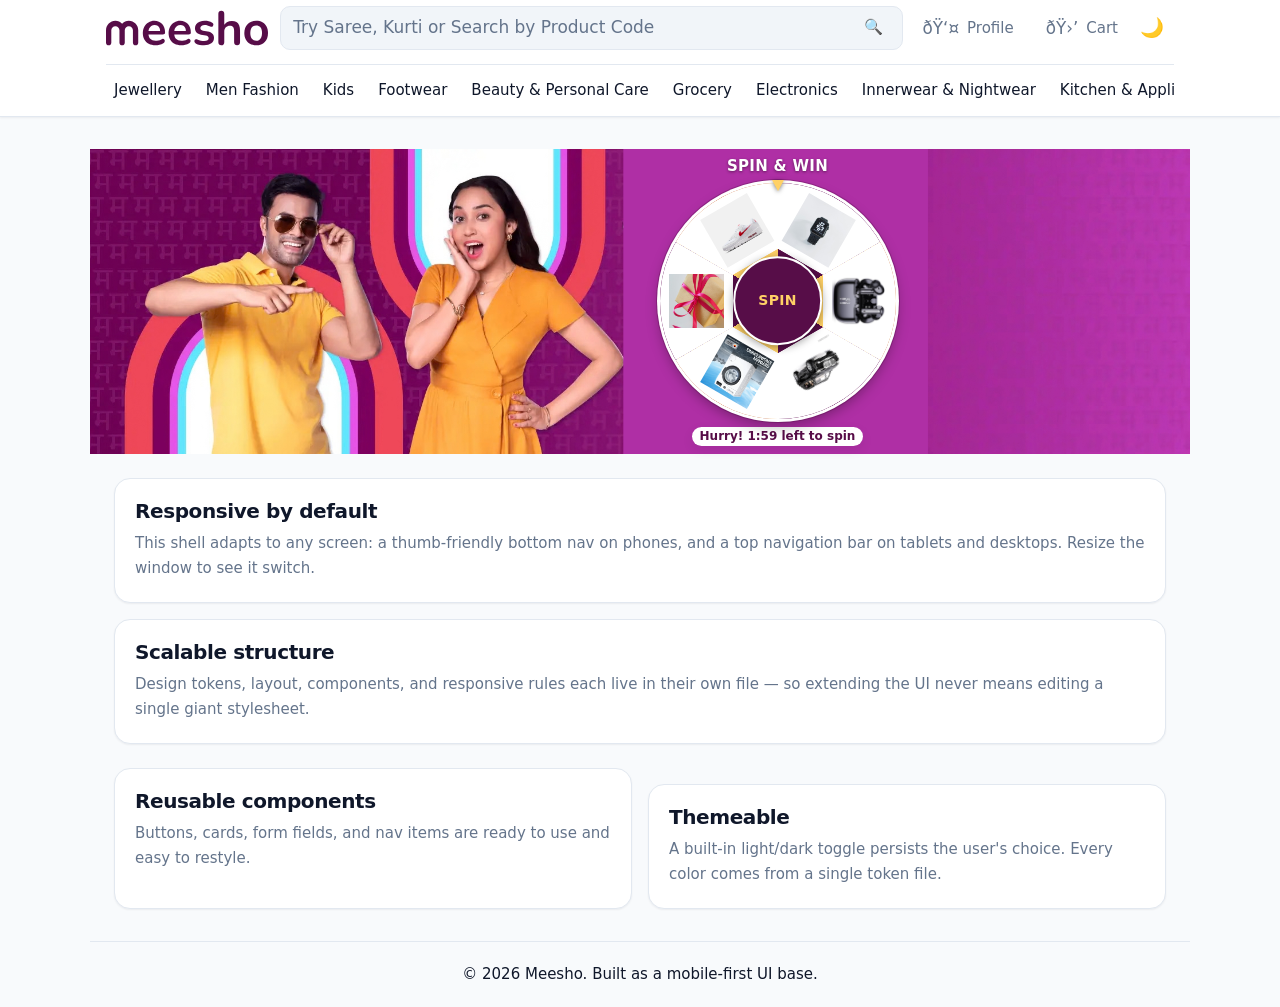
==== index.html @ fcc7c121 "Initial commit: mobile-first Meesho UI base" ====
<!DOCTYPE html>
<html lang="en">
  <head>
    <meta charset="UTF-8" />
    <meta
      name="viewport"
      content="width=device-width, initial-scale=1, viewport-fit=cover"
    />
    <title>Meesho</title>
    <meta name="description" content="A mobile-first UI base architecture." />

    <!-- Makes the app feel native + installable on phones -->
    <!-- Browser chrome color: the light default, plus a dark-scheme override
         so an OS-level dark theme is respected. An explicit in-app dark
         choice on a light device keeps the default (this meta cannot react
         to that; see js/theme-init.js). -->
    <meta name="theme-color" content="#570d48" />
    <meta name="theme-color" content="#0b1120" media="(prefers-color-scheme: dark)" />
    <meta name="mobile-web-app-capable" content="yes" />
    <meta name="apple-mobile-web-app-capable" content="yes" />
    <meta name="apple-mobile-web-app-status-bar-style" content="default" />
    <meta name="apple-mobile-web-app-title" content="Meesho" />
    <link rel="manifest" href="./manifest.webmanifest" />
    <link rel="icon" href="./assets/icons/favicon.svg" type="image/svg+xml" />

    <!-- Ordered cascade: reset → tokens → base → layout → components → responsive -->
    <link rel="stylesheet" href="./css/reset.css" />
    <link rel="stylesheet" href="./css/variables.css" />
    <link rel="stylesheet" href="./css/base.css" />
    <link rel="stylesheet" href="./css/layout.css" />
    <link rel="stylesheet" href="./css/components.css" />
    <link rel="stylesheet" href="./css/responsive.css" />

    <!-- Apply the stored/preferred theme before the first paint to avoid a
         flash of the wrong theme. This must stay a classic script:
         type="module" scripts are deferred and would run after the paint. -->
    <script src="./js/theme-init.js"></script>
  </head>
  <body>
    <div class="app">
      <!-- Header is injected by js/components/header.js -->
      <div id="app-header"></div>

      <main class="app-main" id="app-main">
        <!-- Full-bleed hero banner. The banner image carries the promo
             message, so the page keeps a real <h1> for assistive tech only
             and the image itself is marked decorative (alt="") to avoid
             announcing the same text twice.

             #hero-spin is the slot for the "Spin & Win" wheel: js/pages/
             home.js mounts the wheel and its result line into it, and they take
             the third and the fourth of the banner's four parts (part 3 is
             where the artwork turns into a flat plate), so nothing is cropped. -->
        <h1 class="sr-only">Meesho Gold — Products you Love. Quality we Trust.</h1>

        <section class="page-section hero">
          <img
            class="hero__img"
            src="./assets/main.png"
            alt=""
            width="1920"
            height="532"
            fetchpriority="high"
          />
          <div id="hero-spin"></div>
        </section>

        <section class="page-section">
          <div class="card">
            <h3 class="card__title">Responsive by default</h3>
            <p class="card__text">
              This shell adapts to any screen: a thumb-friendly bottom nav on
              phones, and a top navigation bar on tablets and desktops. Resize
              the window to see it switch.
            </p>
          </div>

          <div class="card">
            <h3 class="card__title">Scalable structure</h3>
            <p class="card__text">
              Design tokens, layout, components, and responsive rules each live
              in their own file — so extending the UI never means editing a
              single giant stylesheet.
            </p>
          </div>
        </section>

        <section class="page-section">
          <div class="grid grid--2">
            <div class="card">
              <h3 class="card__title">Reusable components</h3>
              <p class="card__text">
                Buttons, cards, form fields, and nav items are ready to use and
                easy to restyle.
              </p>
            </div>
            <div class="card">
              <h3 class="card__title">Themeable</h3>
              <p class="card__text">
                A built-in light/dark toggle persists the user's choice. Every
                color comes from a single token file.
              </p>
            </div>
          </div>
        </section>
      </main>

      <!-- Footer is injected by js/components/footer.js -->
      <div id="app-footer"></div>
    </div>

    <!-- Bottom navigation is injected by js/components/bottomNav.js -->
    <div id="app-bottom-nav"></div>

    <script type="module" src="./js/main.js"></script>
    <script type="module" src="./js/pages/home.js"></script>
  </body>
</html>
---- css/variables.css ----
/* variables.css — design tokens (single source of truth)
   Change these to retheme the entire app. */

:root {
  /* ---- Color palette (light theme) ---- */
  --color-primary: #570d48; /* Meesho brand purple (matches the logo) */
  --color-primary-hover: #3d0933;
  --color-primary-soft: #fbe7f5;

  --color-bg: #f8fafc;
  --color-surface: #ffffff;
  --color-surface-alt: #f1f5f9;

  --color-text: #0f172a;
  --color-text-muted: #64748b;
  --color-text-inverse: #ffffff;

  --color-border: #e2e8f0;
  --color-danger: #dc2626;
  --color-success: #16a34a;

  /* ---- Typography ---- */
  --font-sans: system-ui, -apple-system, "Segoe UI", Roboto, Helvetica, Arial,
    sans-serif;
  --font-mono: ui-monospace, SFMono-Regular, Menlo, Consolas, monospace;

  /* Fluid type: scales smoothly between small phones and tablets */
  --fs-xs: clamp(0.75rem, 0.72rem + 0.15vw, 0.8125rem);
  --fs-sm: clamp(0.875rem, 0.84rem + 0.2vw, 0.9375rem);
  --fs-base: clamp(1rem, 0.96rem + 0.2vw, 1.0625rem);
  --fs-lg: clamp(1.125rem, 1.05rem + 0.4vw, 1.25rem);
  --fs-xl: clamp(1.375rem, 1.2rem + 0.9vw, 1.75rem);
  --fs-2xl: clamp(1.75rem, 1.4rem + 1.6vw, 2.5rem);

  --lh-tight: 1.2;
  --lh-normal: 1.5;
  --lh-relaxed: 1.7;

  /* ---- Spacing scale (4px base) ---- */
  --space-1: 0.25rem;
  --space-2: 0.5rem;
  --space-3: 0.75rem;
  --space-4: 1rem;
  --space-5: 1.25rem;
  --space-6: 1.5rem;
  --space-8: 2rem;
  --space-10: 2.5rem;
  --space-12: 3rem;

  /* ---- Radii ---- */
  --radius-sm: 6px;
  --radius-md: 10px;
  --radius-lg: 16px;
  --radius-pill: 999px;

  /* ---- Shadows ---- */
  --shadow-sm: 0 1px 2px rgba(15, 23, 42, 0.06);
  --shadow-md: 0 4px 12px rgba(15, 23, 42, 0.08);
  --shadow-lg: 0 10px 30px rgba(15, 23, 42, 0.12);

  /* ---- Layout ---- */
  --bar-height: 56px;        /* top app bar (header row 1) */
  --subbar-height: 52px;     /* header category row (44px chip + 8px) */
  --bottom-nav-height: 60px; /* bottom navigation */
  --container-max: 1100px;
  --content-max: 640px;      /* reading column width */

  /* ---- Safe areas (notch / home indicator) ---- */
  --safe-top: env(safe-area-inset-top, 0px);
  --safe-bottom: env(safe-area-inset-bottom, 0px);
  --safe-left: env(safe-area-inset-left, 0px);
  --safe-right: env(safe-area-inset-right, 0px);

  /* ---- Motion ---- */
  --transition-fast: 150ms ease;
  --transition-base: 250ms ease;

  /* ---- Breakpoints (reference only; used in responsive.css) ----
     sm: 480px  |  md: 768px  |  lg: 1024px  */

  --z-header: 100;
  --z-nav: 100;
  --z-overlay: 200;
}

/* ---- Dark theme (opt-in via <html data-theme="dark">) ---- */
[data-theme="dark"] {
  --color-primary: #ff7bc3; /* Meesho pink - readable on the dark surface */
  --color-primary-hover: #ffa8d6;
  --color-primary-soft: #3f1030;

  --color-bg: #0b1120;
  --color-surface: #111827;
  --color-surface-alt: #1f2937;

  --color-text: #f8fafc;
  --color-text-muted: #94a3b8;
  --color-text-inverse: #0f172a;

  --color-border: #1f2937;

  --shadow-sm: 0 1px 2px rgba(0, 0, 0, 0.4);
  --shadow-md: 0 4px 12px rgba(0, 0, 0, 0.45);
  --shadow-lg: 0 10px 30px rgba(0, 0, 0, 0.55);
}
---- css/base.css ----
/* base.css — global element styles & typography
   Applies the design tokens from variables.css to raw HTML elements. */

html {
  scroll-behavior: smooth;
}

body {
  font-family: var(--font-sans);
  font-size: var(--fs-base);
  line-height: var(--lh-normal);
  color: var(--color-text);
  background-color: var(--color-bg);
  -webkit-font-smoothing: antialiased;
  -moz-osx-font-smoothing: grayscale;
  overflow-x: hidden;
}

/* ---- Headings ---- */
h1,
h2,
h3,
h4 {
  line-height: var(--lh-tight);
  font-weight: 700;
  letter-spacing: -0.02em;
  color: var(--color-text);
}

h1 {
  font-size: var(--fs-2xl);
}
h2 {
  font-size: var(--fs-xl);
}
h3 {
  font-size: var(--fs-lg);
}
h4 {
  font-size: var(--fs-base);
}

/* ---- Text ---- */
p {
  color: var(--color-text);
  line-height: var(--lh-relaxed);
}

small,
.text-muted {
  font-size: var(--fs-sm);
  color: var(--color-text-muted);
}

/* ---- Visually hidden (screen-reader only) ----
   For content that must exist for assistive tech but not be seen, e.g. the
   page's <h1> when its visible equivalent is baked into a banner image. */
.sr-only {
  position: absolute;
  width: 1px;
  height: 1px;
  margin: -1px;
  padding: 0;
  overflow: hidden;
  clip-path: inset(50%);
  white-space: nowrap;
  border: 0;
}

code,
pre {
  font-family: var(--font-mono);
  font-size: var(--fs-sm);
}

code {
  background: var(--color-surface-alt);
  padding: 0.15em 0.4em;
  border-radius: var(--radius-sm);
}

/* ---- Links ---- */
a.text-link {
  color: var(--color-primary);
  font-weight: 500;
  text-underline-offset: 3px;
}

a.text-link:hover {
  text-decoration: underline;
}

/* ---- Selection ---- */
::selection {
  background: var(--color-primary-soft);
  color: var(--color-text);
}

/* ---- Scrollbar (desktop only, subtle) ---- */
@media (pointer: fine) {
  * {
    scrollbar-width: thin;
    scrollbar-color: var(--color-border) transparent;
  }
}
---- css/layout.css ----
/* layout.css — app shell structure
   Mobile: fixed top bar + scrollable main + fixed bottom nav.
   Desktop (md+): top bar + side nav, no bottom nav. */

/* ---- App shell (fills the viewport, respects safe areas) ---- */
.app {
  min-height: 100vh;
  min-height: 100dvh; /* avoids mobile URL-bar jump */
  display: flex;
  flex-direction: column;
  background-color: var(--color-bg);
  /* Bottom-nav clearance lives on the shell rather than on .app-main: the
     footer is the last element inside .app, so clearance on .app-main left
     the footer sitting underneath the fixed bottom nav. border-box sizing
     keeps this inside min-height, so it adds no phantom scroll. */
  padding-bottom: calc(
    var(--bottom-nav-height) + var(--safe-bottom) + var(--space-4)
  );
}

/* =========================================================
   TOP APP BAR
   ========================================================= */
/* The sticky positioning lives on the #app-header slot (a direct
   child of .app) so its containing block spans the full page
   height. Sticking the inner .app-header would fail, because its
   parent is only as tall as the header itself. */
#app-header {
  position: sticky;
  top: 0;
  z-index: var(--z-header);
}

.app-header {
  /* min-height, not height: from md+ the header stacks a second row
     (see .app-header__row--sub) and has to grow to fit it. */
  min-height: calc(var(--bar-height) + var(--safe-top));
  padding-top: var(--safe-top);
  padding-left: var(--safe-left);
  padding-right: var(--safe-right);
  background-color: var(--color-surface);
  border-bottom: 1px solid var(--color-border);
  display: flex;
  align-items: center;
  box-shadow: var(--shadow-sm);
}

.app-header__inner {
  width: 100%;
  max-width: var(--container-max);
  margin-inline: auto;
  padding-inline: var(--space-4);
  display: flex;
  flex-direction: column;
  gap: var(--space-2); /* breathing room between row 1 and the category row */
}

/* One horizontal band of the header. Row 1 (brand + search + account
   links) is always visible; row 2 is the category strip and also shows at
   every size. */
.app-header__row {
  display: flex;
  align-items: center;
  width: 100%;
  gap: var(--space-3);
}

.app-header__row--main {
  min-height: var(--bar-height);
}

/* Row 2: the scrollable category strip. Unlike row 1 it is visible at
   every screen size, so it never needs revealing by responsive.css. */
.app-header__row--sub {
  display: flex;
  min-height: var(--subbar-height);
  gap: var(--space-4);
  border-top: 1px solid var(--color-border);
}

/* Wrapper that hands the row's full width to the category scroller.
   min-width: 0 is essential: a flex child refuses to shrink below its
   content, so without it the chips would widen the header instead of
   scrolling inside it. */
.app-header__cats {
  flex: 1 1 auto;
  min-width: 0;
}

.app-header__brand {
  display: flex;
  align-items: center;
  gap: var(--space-2);
  font-weight: 700;
  font-size: var(--fs-lg);
  color: var(--color-text);
}

/* Brand wordmark (assets/icons/meeshoLogo.svg). Height is the only knob:
   width stays auto, so the 156:36 artwork can never be stretched. */
.app-header__brand-logo {
  height: 31.68px;
  width: auto;
  display: block;
  flex-shrink: 0;
}

/* The artwork's brand purple (#570D48) has almost no contrast against the
   dark surface, so render the wordmark as solid white in the dark theme. */
[data-theme="dark"] .app-header__brand-logo {
  filter: brightness(0) invert(1);
}

/* Right-aligned group holding the account links + theme toggle.
   Pushes itself (and everything in it) to the far right on every
   screen size, which keeps the toggle right-aligned on mobile too. */
.app-header__actions {
  margin-left: auto;
  display: flex;
  align-items: center;
  gap: var(--space-1);
}

/* Header search field and utility-link groups. Both are md+ only, so they
   start hidden here and responsive.css reveals them. The hiding lives on
   these header-scoped classes rather than on .search itself, which keeps
   the .search component reusable on a page. */
.app-header__search {
  display: none;
  flex: 1 1 auto;
  max-width: 40rem;
}

.app-header__menu {
  display: none;
  align-items: center;
  gap: var(--space-4);
  margin-left: auto;
}

.app-header__spacer {
  margin-left: auto;
}

/* =========================================================
   MAIN CONTENT
   ========================================================= */
.app-main {
  flex: 1;
  width: 100%;
  max-width: var(--container-max);
  margin-inline: auto;
  padding-inline: var(--space-4);
  /* Bottom breathing room only - the shell (.app) owns the clearance for
     the fixed bottom nav, so the footer is never covered by it. */
  padding-bottom: var(--space-6);
  padding-top: var(--space-5);
}

/* Reading-width column for text-heavy pages */
.content-column {
  max-width: var(--content-max);
}

/* Vertical rhythm between page sections */
.page-section + .page-section {
  margin-top: var(--space-6);
}

/* =========================================================
   PAGE HEADER (title + subtitle block)
   ========================================================= */
.page-head {
  margin-bottom: var(--space-5);
}

.page-head__title {
  font-size: var(--fs-2xl);
}

.page-head__subtitle {
  margin-top: var(--space-2);
  color: var(--color-text-muted);
  font-size: var(--fs-sm);
}

/* =========================================================
   BOTTOM NAVIGATION (mobile primary navigation)
   ========================================================= */
.bottom-nav {
  position: fixed;
  bottom: 0;
  left: 0;
  right: 0;
  z-index: var(--z-nav);
  height: calc(var(--bottom-nav-height) + var(--safe-bottom));
  padding-bottom: var(--safe-bottom);
  padding-left: var(--safe-left);
  padding-right: var(--safe-right);
  background-color: var(--color-surface);
  border-top: 1px solid var(--color-border);
  display: flex;
  align-items: stretch;
  box-shadow: 0 -2px 10px rgba(15, 23, 42, 0.05);
}

.bottom-nav__inner {
  width: 100%;
  max-width: var(--content-max);
  margin-inline: auto;
  display: flex;
  align-items: stretch;
}

/* =========================================================
   FOOTER (content footer, sits above the bottom nav)
   ========================================================= */
.app-footer {
  width: 100%;
  max-width: var(--container-max);
  margin-inline: auto;
  padding: var(--space-5) var(--space-4);
  border-top: 1px solid var(--color-border);
  color: var(--color-text-muted);
  font-size: var(--fs-sm);
  text-align: center;
}

/* =========================================================
   GRID / STACK UTILITIES
   ========================================================= */
.stack {
  display: flex;
  flex-direction: column;
  gap: var(--space-4);
}

.grid {
  display: grid;
  gap: var(--space-4);
  grid-template-columns: 1fr; /* single column on mobile */
}
---- css/components.css ----
/* components.css — reusable UI components
   Building blocks used across all pages. */

/* =========================================================
   BUTTONS  (min 44px touch target)
   ========================================================= */
.btn {
  display: inline-flex;
  align-items: center;
  justify-content: center;
  gap: var(--space-2);
  min-height: 44px;
  padding: var(--space-3) var(--space-5);
  font-size: var(--fs-sm);
  font-weight: 600;
  line-height: 1;
  border-radius: var(--radius-md);
  border: 1px solid transparent;
  cursor: pointer;
  transition: background-color var(--transition-fast),
    border-color var(--transition-fast), transform var(--transition-fast),
    opacity var(--transition-fast);
  -webkit-tap-highlight-color: transparent;
  user-select: none;
}

.btn:active {
  transform: scale(0.98);
}

.btn--primary {
  background-color: var(--color-primary);
  color: var(--color-text-inverse);
}
.btn--primary:hover {
  background-color: var(--color-primary-hover);
}

.btn--outline {
  background-color: transparent;
  border-color: var(--color-border);
  color: var(--color-text);
}
.btn--outline:hover {
  background-color: var(--color-surface-alt);
}

.btn--ghost {
  background-color: transparent;
  color: var(--color-primary);
}
.btn--ghost:hover {
  background-color: var(--color-primary-soft);
}

.btn--block {
  width: 100%;
}

.btn[disabled] {
  opacity: 0.5;
  pointer-events: none;
}

/* =========================================================
   CARDS
   ========================================================= */
.card {
  background-color: var(--color-surface);
  border: 1px solid var(--color-border);
  border-radius: var(--radius-lg);
  padding: var(--space-5);
  box-shadow: var(--shadow-sm);
}

.card__title {
  font-size: var(--fs-lg);
  margin-bottom: var(--space-2);
}

.card__text {
  color: var(--color-text-muted);
  font-size: var(--fs-sm);
}

.card + .card {
  margin-top: var(--space-4);
}

/* =========================================================
   NAV ITEMS (used in the mobile bottom nav)
   ========================================================= */
.nav-item {
  flex: 1;
  display: flex;
  flex-direction: column;
  align-items: center;
  justify-content: center;
  gap: 2px;
  padding: var(--space-2);
  color: var(--color-text-muted);
  font-size: var(--fs-xs);
  font-weight: 500;
  border-radius: var(--radius-md);
  transition: color var(--transition-fast),
    background-color var(--transition-fast);
  -webkit-tap-highlight-color: transparent;
}

.nav-item__icon {
  font-size: 1.25rem;
  line-height: 1;
}

.nav-item:hover {
  color: var(--color-text);
}

/* Active page highlighting */
.nav-item.is-active {
  color: var(--color-primary);
  font-weight: 700;
}

/* =========================================================
   FORMS
   ========================================================= */
.field {
  display: flex;
  flex-direction: column;
  gap: var(--space-2);
}

.field__label {
  font-size: var(--fs-sm);
  font-weight: 600;
  color: var(--color-text);
}

.field__input,
.field__textarea {
  width: 100%;
  min-height: 44px;
  padding: var(--space-3) var(--space-4);
  font-size: var(--fs-base); /* >=16px prevents iOS zoom on focus */
  background-color: var(--color-surface);
  color: var(--color-text);
  border: 1px solid var(--color-border);
  border-radius: var(--radius-md);
  transition: border-color var(--transition-fast),
    box-shadow var(--transition-fast);
}

/* Keep native select controls and their option list aligned with the active
   app theme instead of the browser/OS default palette. */
.field__input,
.field__textarea {
  color-scheme: light;
}

[data-theme="dark"] .field__input,
[data-theme="dark"] .field__textarea {
  color-scheme: dark;
}

select.field__input,
select.field__input option {
  background-color: var(--color-surface);
  color: var(--color-text);
}

.field__textarea {
  min-height: 120px;
  resize: vertical;
}

.field__input:focus,
.field__textarea:focus {
  outline: none;
  border-color: var(--color-primary);
  box-shadow: 0 0 0 3px var(--color-primary-soft);
}

.field__hint {
  font-size: var(--fs-xs);
  color: var(--color-text-muted);
}

/* Center the profile content in the space between the shared header and footer. */
.profile-main {
  display: flex;
  flex-direction: column;
  justify-content: center;
}

.profile-main .page-head,
.profile-main .content-column {
  width: 100%;
  max-width: var(--content-max);
  margin-inline: auto;
}

.profile-main .page-head {
  text-align: center;
}

.profile-main .page-section + .page-section {
  margin-top: var(--space-4);
}

/* =========================================================
   BADGES / PILLS
   ========================================================= */
.badge {
  display: inline-flex;
  align-items: center;
  padding: var(--space-1) var(--space-3);
  font-size: var(--fs-xs);
  font-weight: 600;
  border-radius: var(--radius-pill);
  background-color: var(--color-primary-soft);
  color: var(--color-primary);
}

/* =========================================================
   ICON BUTTON (for header actions like theme toggle)
   ========================================================= */
.icon-btn {
  width: 44px;
  height: 44px;
  display: inline-grid;
  place-items: center;
  border-radius: var(--radius-md);
  color: var(--color-text);
  font-size: 1.2rem;
  transition: background-color var(--transition-fast);
  -webkit-tap-highlight-color: transparent;
}

.icon-btn:hover {
  background-color: var(--color-surface-alt);
}

/* =========================================================
   SEARCH FIELD (header search; reusable on a page too)
   ========================================================= */
.search {
  display: flex;
  align-items: center;
  gap: var(--space-2);
  min-height: 44px;
  padding-inline: var(--space-3);
  background-color: var(--color-surface-alt);
  border: 1px solid var(--color-border);
  border-radius: var(--radius-md);
  transition: border-color var(--transition-fast),
    box-shadow var(--transition-fast);
}

.search:focus-within {
  border-color: var(--color-primary);
  box-shadow: 0 0 0 3px var(--color-primary-soft);
}

.search__input {
  flex: 1;
  align-self: stretch; /* whole field is tappable/focusable, not just the text */
  min-width: 0; /* let the field shrink instead of overflowing the row */
  padding: 0;
  border: 0;
  background-color: transparent;
  color: var(--color-text);
  font-size: var(--fs-base); /* >=16px prevents iOS zoom on focus */
  appearance: none; /* drop UA search-field styling (border/rounding) */
}

/* The wrapper owns the focus ring, so drop the input's own outline. */
.search__input:focus,
.search__input:focus-visible {
  outline: none;
}

.search__input::placeholder {
  color: var(--color-text-muted);
}

.search__btn {
  flex-shrink: 0;
  display: inline-grid;
  place-items: center;
  width: 32px;
  height: 32px;
  border-radius: var(--radius-sm);
  font-size: 0.95rem;
  line-height: 1;
  transition: background-color var(--transition-fast);
  -webkit-tap-highlight-color: transparent;
}

.search__btn:hover {
  background-color: var(--color-surface);
}

/* =========================================================
   MENU LINK (header utility links: Profile, Cart, ...)
   ========================================================= */
.menu-link {
  display: inline-flex;
  align-items: center;
  gap: var(--space-2);
  min-height: 44px;
  padding-inline: var(--space-2);
  color: var(--color-text-muted);
  font-size: var(--fs-sm);
  font-weight: 500;
  border-radius: var(--radius-md);
  transition: color var(--transition-fast),
    background-color var(--transition-fast);
  -webkit-tap-highlight-color: transparent;
}

.menu-link:hover {
  color: var(--color-primary);
  background-color: var(--color-surface-alt);
}

.menu-link__icon {
  font-size: 1.05rem;
  line-height: 1;
}

/* Profile/Cart are icon + label. The label is dropped at md so the long
   search placeholder still fits; responsive.css brings it back at lg+. */
.app-header__menu--main .menu-link__label {
  display: none;
}

/* =========================================================
   CATEGORY STRIP (header row 2 - scrolls left to right)
   ========================================================= */
.category-scroller {
  display: flex;
  gap: var(--space-2);
  overflow-x: auto; /* the whole point: chips scroll, they never wrap */
  overflow-y: hidden;
  -webkit-overflow-scrolling: touch;
  scroll-snap-type: x proximity;
  /* Scrollbar hidden on purpose: the row is swipeable/draggable, and the
     chip clipped at the edge is the cue that there is more to see. */
  scrollbar-width: none;
  padding-block: var(--space-1);
  /* Bleed into the header's own padding so chips scroll under its edge,
     then pad the content back out to the normal content edge. */
  margin-inline: calc(-1 * var(--space-4));
  padding-inline: var(--space-4);
  scroll-padding-inline: var(--space-4);
}

/* Same for WebKit (Chrome/Safari/Edge), which ignores scrollbar-width. */
.category-scroller::-webkit-scrollbar {
  display: none;
}

/* Chips must keep their natural width: flex: 0 0 auto is what makes the row
   overflow (and therefore scroll) instead of squashing the labels. */
.category-scroller > li {
  flex: 0 0 auto;
  display: flex;
  scroll-snap-align: start;
}

/* Text-only chip: no background, so the row reads as a link strip and the
   theme color appears only as the hover/focus highlight. */
.category-link {
  display: inline-flex;
  align-items: center;
  min-height: 44px; /* keeps the base's >=44px touch-target rule */
  padding-inline: var(--space-2);
  white-space: nowrap;
  font-size: var(--fs-sm);
  font-weight: 500;
  color: var(--color-text);
  transition: color var(--transition-fast);
  -webkit-tap-highlight-color: transparent;
}

.category-link:hover,
.category-link:focus-visible {
  color: var(--color-primary);
  text-decoration: underline;
  text-underline-offset: 3px;
}

/* =========================================================
   HERO BANNER (full-bleed, natural aspect ratio)
   ========================================================= */
/* The artwork is 1920x532 (3.61:1) and its message sits in the left ~40%,
   so the height stays automatic: the whole banner is visible at every
   width and never gets cropped. The promo wheel overlay sits in the third
   of the four parts; see the SPIN & WIN section at the end of this file. */
.hero {
  position: relative; /* positioning context for the Spin & Win overlay */
  /* The banner reads as four equal parts: the artwork spans all four (see
     .hero__img) and the promo wheel sits in the third one (see .spin-win),
     which is exactly where the artwork turns into its flat plate. */
  display: grid;
  grid-template-columns: repeat(4, 1fr);
  /* Cancel .app-main's side padding so the banner reaches the screen edge.
     Mirrors .app-main's own padding token, so the two cannot drift apart
     (responsive.css does the same for the wider >=1024px padding). */
  margin-inline: calc(-1 * var(--space-4));
}

.hero__img {
  grid-area: 1 / 1 / 2 / -1; /* spans all four parts, so nothing is sliced */
  display: block;
  width: 100%;
  height: auto; /* keeps the 3.61:1 ratio instead of stretching the banner */
}

/* The mount slot is not a part of its own: display: contents removes its box,
   so the widget and its result line become grid items and place themselves in
   the parts (third and fourth). The grid-area is the fallback for a browser
   without contents support, where the slot itself stays the third part. */
#hero-spin {
  display: contents;
  grid-area: 1 / 3 / 2 / 4;
}

/* =========================================================
   SPIN & WIN (promo wheel in the third of the hero's four parts)
   ========================================================= */
/* The wheel is laid on top of the banner instead of beside it, inside the third
   of the four parts the grid creates (see .hero). The artwork is a flat plate
   from 49% of its width, so nothing is cropped or shrunk. Every size below
   derives from --spin-size, and responsive.css steps that one token up at
   480/768/1024px. The plate keeps its 3.61:1 ratio, so the hero grows in
   step with the wheel and the widget stays inside the artwork. */
.spin-win {
  /* A plain grid item: the third of the banner's four parts, with this flex
     column centring the wheel inside it. Nothing here is absolutely
     positioned, so the wheel can never escape its part. */
  grid-area: 1 / 3 / 2 / 4;
  display: flex;
  flex-direction: column;
  align-items: center;
  justify-content: center;
  gap: var(--space-1);
  --spin-size: clamp(80px, calc(25vw - 4px), 116px); /* as wide as its part allows */
  text-align: center;
  pointer-events: none; /* only the wheel itself takes taps */
}

.spin-win__stage {
  position: relative;
  width: var(--spin-size);
  height: var(--spin-size);
  pointer-events: auto;
  cursor: pointer;
}

.spin-win__wheel {
  position: absolute;
  inset: 0;
  border-radius: 50%;
  /* Clips every slice to the circle: the slice photos are straight-sided, and
     this is what turns them into proper pie wedges. The ring below is an
     outside box-shadow, so it is not clipped. */
  overflow: hidden;
  /* Rim + lift: a white ring and a soft shadow, so the wheel reads as a
     sticker on the banner without needing a second element. */
  box-shadow: 0 0 0 3px #ffffff, 0 0 0 4px rgba(87, 13, 72, 0.35),
    0 6px 14px rgba(0, 0, 0, 0.35);
  /* --rotation is written by js/components/spinWheel.js, and --spin-duration
     comes from SPIN_WHEEL.spinMs in js/config.js. The easing only shapes the
     travel - the landing angle is exact either way. */
  transform: rotate(var(--rotation, 0deg));
  transition: transform var(--spin-duration, 3800ms)
    cubic-bezier(0.16, 1, 0.3, 1);
}

/* One slice per prize: the full-size square is rotated onto the middle of that
   slice's wedge, so its contents land in the wedge whatever the slice angle. */
.spin-wheel__slice {
  position: absolute;
  inset: 0;
  transform: rotate(calc(var(--i) * var(--slice) + var(--slice) / 2));
}

/* The wedge media box: the rim chord of one slice spans x 25% to 75%, and the
   hub (radius 19%) takes the middle below y 31%, so that band is the slice's
   usable area. The photo fills it; the clip follows the wedge's two straight
   sides (where they cross the box edge at y 21.6%) and keeps the rim corners,
   which the wheel's own circle then trims - so the slice's outer edge is an
   arc rather than a chord. */
.spin-wheel__img {
  position: absolute;
  left: 25%;
  top: 0;
  width: 50%;
  height: 31%;
  object-fit: contain;
  padding: 4%;
  background: #ffffff;
  clip-path: polygon(28% 100%, 0 21.6%, 0 0, 100% 0, 100% 21.6%, 72% 100%);
}

/* A prize with no artwork (the cash slice) fills the same wedge, with its label
   drawn straight on the slice in that prize's text colour. */
.spin-wheel__text {
  position: absolute;
  left: 25%;
  top: 0;
  width: 50%;
  height: 31%;
  display: grid;
  place-items: center;
  clip-path: polygon(28% 100%, 0 21.6%, 0 0, 100% 0, 100% 21.6%, 72% 100%);
  font-size: clamp(9px, calc(var(--spin-size) * 0.075), 18px);
  font-weight: 800;
  line-height: 1;
}

/* Gold pointer at 12 o'clock: whichever slice it rests on has won. */
.spin-win__pointer {
  position: absolute;
  top: -3px;
  left: 50%;
  margin-left: -6px;
  border-left: 6px solid transparent;
  border-right: 6px solid transparent;
  border-top: 11px solid #ffd166;
  filter: drop-shadow(0 1px 2px rgba(0, 0, 0, 0.5));
  z-index: 3;
}

.spin-win__hub {
  position: absolute;
  top: 50%;
  left: 50%;
  width: 38%;
  aspect-ratio: 1;
  display: grid;
  place-items: center;
  transform: translate(-50%, -50%);
  border: 2px solid #ffffff;
  border-radius: 50%;
  background-color: var(--color-primary);
  color: #ffd166;
  font-size: clamp(7px, calc(var(--spin-size) * 0.085), 14px);
  font-weight: 800;
  letter-spacing: 0.02em;
  box-shadow: 0 2px 8px rgba(0, 0, 0, 0.4);
  transition: background-color var(--transition-fast),
    transform var(--transition-fast), opacity var(--transition-fast);
  -webkit-tap-highlight-color: transparent;
  z-index: 2;
}

.spin-win__hub:hover {
  background-color: var(--color-primary-hover);
}

.spin-win__hub:active {
  transform: translate(-50%, -50%) scale(0.94);
}

/* Mid-spin the button is disabled, but it should still look available rather
   than flash the browser's greyed-out default. */
.spin-win__hub[disabled] {
  opacity: 0.75;
  cursor: default;
}

/* Caption above the wheel: it needs more vertical room than a phone's banner
   strip has, so responsive.css reveals it from md+. */
.spin-win__title {
  display: none;
  margin: 0;
  font-size: var(--fs-sm);
  font-weight: 800;
  line-height: 1.2;
  letter-spacing: 0.02em;
  text-transform: uppercase;
  color: #ffffff;
  text-shadow: 0 1px 3px rgba(0, 0, 0, 0.45);
}


/* The result badge: the fourth part of the banner, on the flat plate beside
   the wheel and centred in the banner's height. Like the wheel it is a grid
   item, so the parts (never offsets) decide where it lands. */
.spin-win__result {
  grid-area: 1 / 4 / 2 / 5;
  align-self: center;
  text-align: center;
  margin-inline: var(--space-1);
  padding: var(--space-2);
  border: 1px solid var(--color-border);
  border-radius: var(--radius-md);
  background-color: var(--color-surface);
  color: var(--color-text);
  font-size: var(--fs-xs); /* a quarter of a phone banner is 80-108px wide */
  font-weight: 600;
  line-height: var(--lh-normal);
  box-shadow: var(--shadow-lg);
  pointer-events: none;
}

/* Nothing spun yet - never show an empty badge. */
.spin-win__result:empty {
  display: none;
}

/* Full-screen spin experience opened from the banner wheel. */
.spin-win__overlay {
  position: fixed;
  inset: 0;
  z-index: var(--z-overlay);
  display: grid;
  place-items: center;
  overflow-y: auto;
  padding: max(var(--space-6), var(--safe-top)) var(--space-4)
    max(var(--space-6), var(--safe-bottom));
  background: var(--color-bg);
  color: var(--color-text);
}

.spin-win__overlay[hidden] {
  display: none;
}

.spin-win-open {
  overflow: hidden;
}

.spin-win__overlay-content {
  display: flex;
  flex-direction: column;
  align-items: center;
  gap: var(--space-5);
  width: min(100%, 34rem);
  text-align: center;
}

.spin-win__overlay-title {
  margin: 0;
  color: var(--color-primary);
  font-size: var(--fs-2xl);
  font-weight: 800;
}

.spin-win__overlay-stage {
  --spin-size: min(78vw, 62dvh, 420px);
  flex: 0 0 auto;
  cursor: pointer;
}

.spin-win__overlay-stage[hidden],
.spin-win__payment-gate[hidden] {
  display: none;
}

.spin-win__payment-gate {
  width: min(100%, 28rem);
  text-align: center;
}

.spin-win__overlay-stage .spin-win__hub {
  font-size: clamp(1rem, 4vw, 1.5rem);
}

.spin-win__overlay-result {
  min-height: 1.5em;
  margin: 0;
  color: var(--color-text);
  font-size: var(--fs-lg);
  font-weight: 700;
}

.spin-win__countdown {
  max-width: 100%;
  margin: 0;
  color: var(--color-primary);
  font-size: var(--fs-lg);
  font-weight: 800;
  font-variant-numeric: tabular-nums;
}

.spin-win__countdown--preview {
  display: none;
  padding: 2px var(--space-2);
  border-radius: var(--radius-md);
  background: #ffffff;
  color: var(--color-primary);
  font-size: clamp(9px, 2.5vw, 12px);
  line-height: 1.3;
  box-shadow: var(--shadow-md);
}

.spin-win__countdown--urgent {
  color: #c62828;
  animation: spin-win-countdown-pulse 1s ease-in-out infinite alternate;
}

.spin-win__countdown--preview.spin-win__countdown--urgent {
  color: #c62828;
}

@keyframes spin-win-countdown-pulse {
  to {
    opacity: 0.65;
  }
}

@media (prefers-reduced-motion: reduce) {
  .spin-win__countdown--urgent {
    animation: none;
  }
}

.spin-win__win-panel {
  display: flex;
  flex-direction: column;
  align-items: center;
  gap: var(--space-4);
  width: min(100%, 28rem);
  padding: var(--space-3);
  border: 1px solid var(--color-border);
  border-radius: var(--radius-lg);
  background: var(--color-surface);
  box-shadow: var(--shadow-md);
  text-align: left;
}

.spin-win__win-panel[hidden],
.spin-win__delivery-button[hidden] {
  display: none;
}

.spin-win__win-message {
  text-align: center;
}

.spin-win__address-countdown {
  margin: 0;
  color: var(--color-primary);
  font-weight: 800;
  text-align: center;
  font-variant-numeric: tabular-nums;
}

.spin-win__win-panel[hidden] {
  display: none;
}

.spin-win__win-image {
  width: clamp(76px, 22vw, 112px);
  aspect-ratio: 1;
  flex: 0 0 auto;
  object-fit: contain;
  border-radius: var(--radius-md);
  background: #ffffff;
}

.spin-win__win-message {
  margin: 0;
  color: var(--color-primary);
  font-size: var(--fs-lg);
  font-weight: 800;
}

.spin-win__overlay-hint {
  margin: 0;
  color: var(--color-text-muted);
  font-size: var(--fs-sm);
}

.spin-win__close {
  position: absolute;
  top: max(var(--space-4), var(--safe-top));
  right: max(var(--space-4), var(--safe-right));
  display: grid;
  place-items: center;
  width: 44px;
  height: 44px;
  border: 1px solid var(--color-border);
  border-radius: 50%;
  background: var(--color-surface);
  color: var(--color-text);
  font-size: 1.75rem;
  line-height: 1;
  cursor: pointer;
}

/* Keep the countdown visible outside the full-screen wheel. On phones, pin it
   above the bottom navigation; on wider screens, show it below the banner wheel. */
@media (max-width: 767px) {
  .spin-win__countdown--preview {
    display: block;
    padding: var(--space-2) var(--space-3);
    font-size: var(--fs-sm);
    box-shadow: var(--shadow-lg);
    pointer-events: none;
  }
}

@media (min-width: 768px) {
  .spin-win__countdown--preview {
    display: block;
  }
}

@media (max-height: 480px) {
  .spin-win__overlay-content {
    gap: var(--space-2);
  }

  .spin-win__overlay-stage {
    --spin-size: min(58vw, 54dvh, 300px);
  }
}
---- css/responsive.css ----
/* responsive.css — media queries (mobile-first)
   Base styles target phones. These rules progressively
   upgrade the layout for larger screens. */

/* =========================================================
   SMALL TABLETS & UP (>= 480px)
   ========================================================= */
@media (min-width: 480px) {
  .grid--2 {
    grid-template-columns: repeat(2, 1fr);
  }
}

/* =========================================================
   TABLETS & UP (>= 768px)
   - Hide the bottom nav; the header's search + utility row takes over
   - Reclaim the bottom padding used by the bottom nav
   ========================================================= */
@media (min-width: 768px) {
  /* Reveal the md+-only header pieces: the search field and the account
     link group. (The category row below them shows at every size.) */
  .app-header__search,
  .app-header__menu {
    display: flex;
  }

  .bottom-nav {
    display: none;
  }

  /* No bottom nav to clear on md+ - give the space back to the content. */
  .app {
    padding-bottom: 0;
  }

  .app-main {
    padding-bottom: var(--space-8);
    padding-top: var(--space-8);
  }

  /* The header brand is a logo image now, so scale the artwork instead of
     a font size (keeps the wordmark proportional to the md+ header). */
  .app-header__brand-logo {
    height: 37.44px;
  }

  .grid--2 {
    grid-template-columns: repeat(2, 1fr);
  }

  .grid--3 {
    grid-template-columns: repeat(3, 1fr);
  }
}

/* =========================================================
   DESKTOP & UP (>= 1024px)
   ========================================================= */
@media (min-width: 1024px) {
  .app-main {
    padding-inline: var(--space-6);
  }

  /* Match the wider .app-main padding so the hero still bleeds to the
     container's edge instead of leaving a 8px sliver. */
  .hero {
    margin-inline: calc(-1 * var(--space-6));
  }

  /* There is room for full labels now, so Profile/Cart show their text
     instead of the icon alone (see .menu-link__label in components.css). */
  .app-header__menu--main .menu-link__label {
    display: inline;
  }

  .grid--4 {
    grid-template-columns: repeat(4, 1fr);
  }
}

/* =========================================================
   LANDSCAPE PHONES — tighten vertical spacing
   ========================================================= */
@media (max-height: 480px) and (orientation: landscape) {
  .app-main {
    padding-top: var(--space-3);
  }

  .page-head {
    margin-bottom: var(--space-3);
  }
}

/* =========================================================
   PRINT — remove app chrome
   ========================================================= */
@media print {
  .app-header,
  .bottom-nav,
  .app-footer {
    display: none;
  }

  .app-main {
    padding: 0;
    max-width: none;
  }

  /* .app-main loses its padding here, so the hero's negative margin would
     push the banner past the page margins. Lay it flat instead. */
  .hero {
    margin-inline: 0;
  }
}

/* =========================================================
   SPIN & WIN WHEEL — step --spin-size up with the banner
   ========================================================= */
/* Two things cap the wheel: it may not be wider than its part (a quarter of the
   banner) and its left edge may not cross 49% of the banner, where the flat
   plate ends and the artwork begins. Both fluid rules track 25vw minus a small
   gutter for that reason, and the wider screens use fixed sizes that stay
   inside those bounds. */
@media (min-width: 480px) {
  .spin-win {
    --spin-size: clamp(116px, calc(25vw - 6px), 180px);
  }
}

@media (min-width: 768px) {
  .spin-win {
    --spin-size: 180px;
    gap: var(--space-2);
  }

  .spin-win__title {
    display: block;
  }

  /* The fourth part is wide enough for the comfortable type size now. */
  .spin-win__result {
    font-size: var(--fs-sm);
  }
}

@media (min-width: 1024px) {
  .spin-win {
    --spin-size: 236px;
  }
}

@media print {
  /* A promo sticker on the artwork, and its badge beside it - nothing to
     print. The badge is a grid item of the hero, not a child of the wheel,
     so it needs naming here as well. */
  .spin-win,
  .spin-win__result {
    display: none;
  }
}
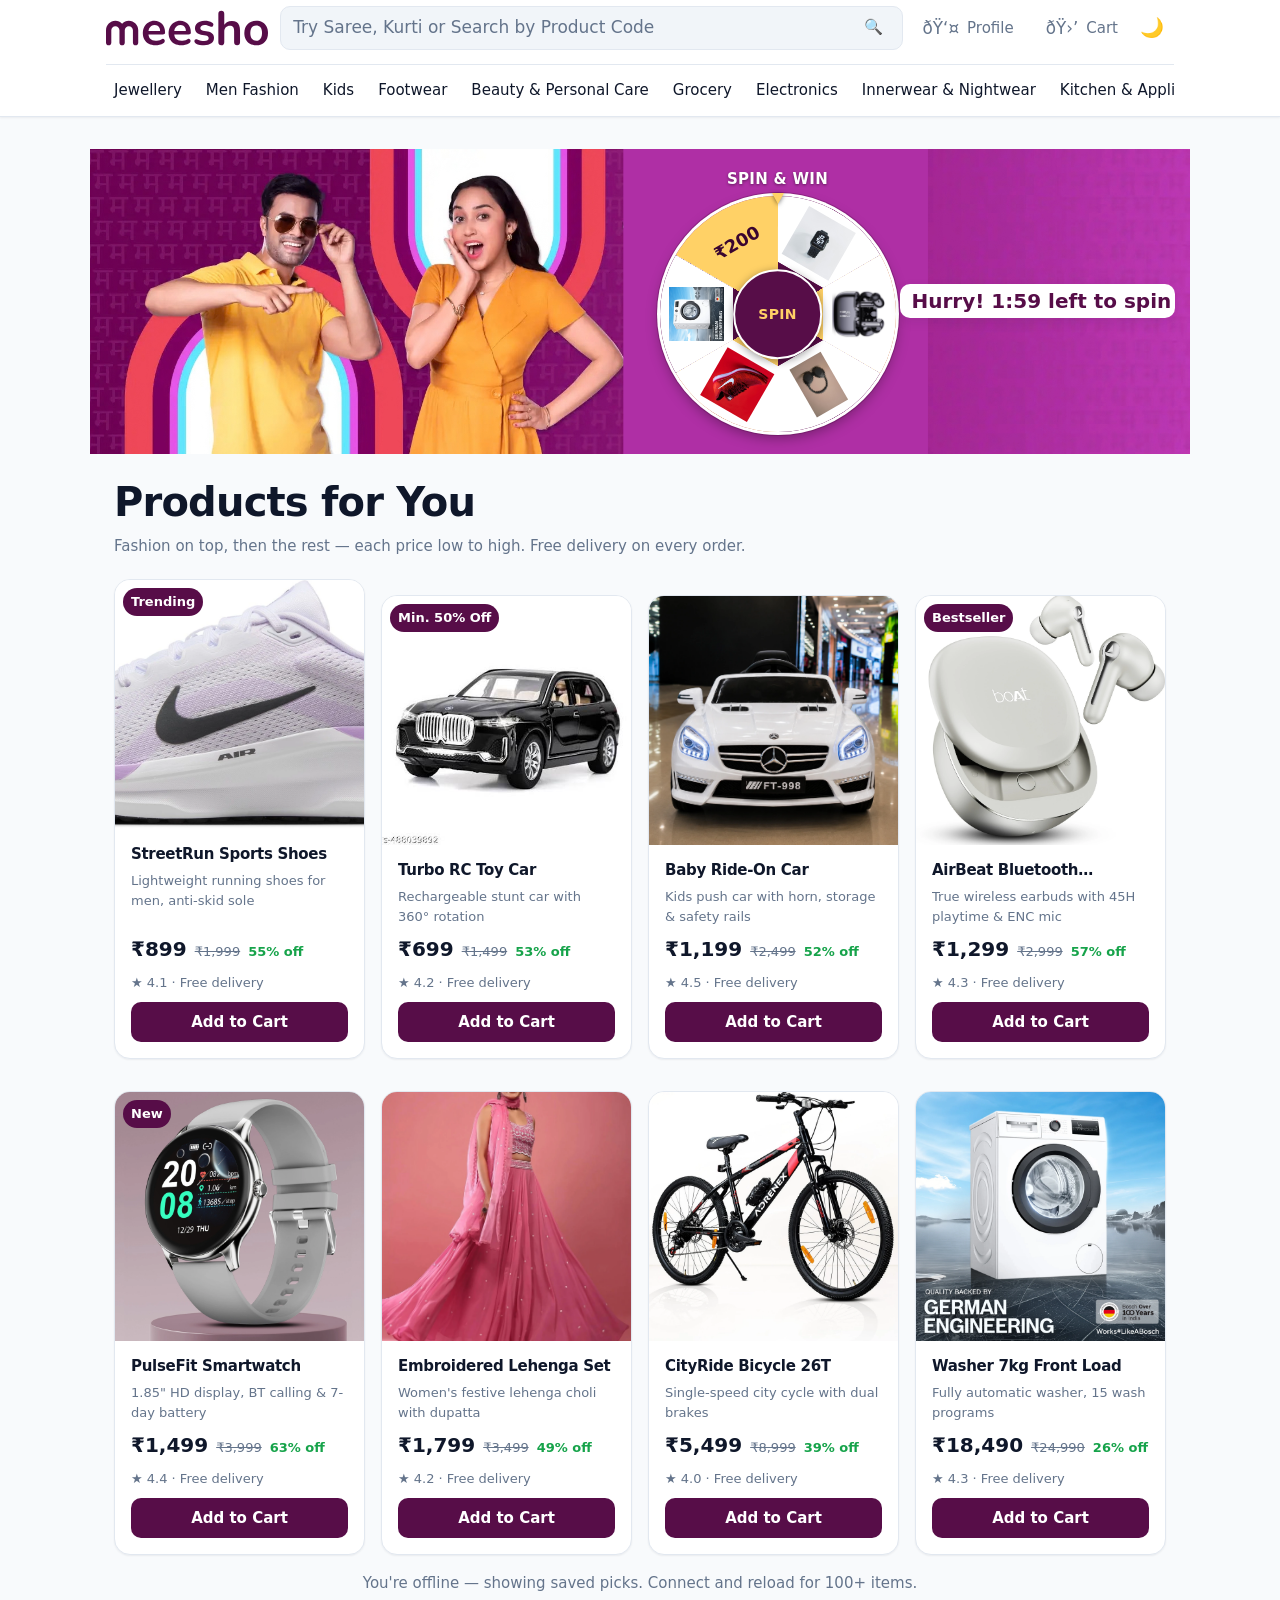
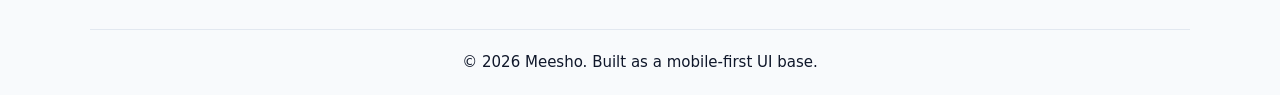
==== commit 72719ed4: "dfdf" ====
--- a/index.html
+++ b/index.html
@@ -65,43 +65,48 @@
           <div id="hero-spin"></div>
         </section>
 
-        <section class="page-section">
-          <div class="card">
-            <h3 class="card__title">Responsive by default</h3>
-            <p class="card__text">
-              This shell adapts to any screen: a thumb-friendly bottom nav on
-              phones, and a top navigation bar on tablets and desktops. Resize
-              the window to see it switch.
+        <section class="page-section" aria-labelledby="products-heading">
+          <div class="page-head">
+            <h2 class="page-head__title" id="products-heading">
+              Products for You
+            </h2>
+            <p class="page-head__subtitle">
+              Fashion on top, then the rest — each price low to high. Free
+              delivery on every order.
             </p>
           </div>
+          <div
+            id="product-grid"
+            class="grid grid--2 grid--3 grid--4 product-grid"
+          ></div>
+          <p
+            id="product-status"
+            class="product-status text-muted"
+            role="status"
+            aria-live="polite"
+          ></p>
+          <div id="product-sentinel" aria-hidden="true"></div>
+          <noscript>
+            <p class="text-muted">
+              Enable JavaScript to browse the product listing.
+            </p>
+          </noscript>
+        </section>
 
-          <div class="card">
-            <h3 class="card__title">Scalable structure</h3>
-            <p class="card__text">
-              Design tokens, layout, components, and responsive rules each live
-              in their own file — so extending the UI never means editing a
-              single giant stylesheet.
+        <section
+          class="page-section"
+          aria-labelledby="toys-heading"
+          id="toys-section"
+          hidden
+        >
+          <div class="page-head">
+            <h2 class="page-head__title" id="toys-heading">Toys & Gifts</h2>
+            <p class="page-head__subtitle">
+              Sports, playtime and gift picks with real photos — same
+              budget prices.
             </p>
           </div>
-        </section>
-
-        <section class="page-section">
-          <div class="grid grid--2">
-            <div class="card">
-              <h3 class="card__title">Reusable components</h3>
-              <p class="card__text">
-                Buttons, cards, form fields, and nav items are ready to use and
-                easy to restyle.
-              </p>
-            </div>
-            <div class="card">
-              <h3 class="card__title">Themeable</h3>
-              <p class="card__text">
-                A built-in light/dark toggle persists the user's choice. Every
-                color comes from a single token file.
-              </p>
-            </div>
-          </div>
+          <div class="toys-scroller" id="toys-track" tabindex="0"></div>
         </section>
       </main>
 
--- a/css/components.css
+++ b/css/components.css
@@ -439,8 +439,11 @@
 .spin-win {
   /* A plain grid item: the third of the banner's four parts, with this flex
      column centring the wheel inside it. Nothing here is absolutely
-     positioned, so the wheel can never escape its part. */
+     positioned, so the wheel can never escape its part. The preview
+     countdown is absolutely centred on the wheel's mid-line, starting just
+     past the wheel's right edge — it needs positioning context from here. */
   grid-area: 1 / 3 / 2 / 4;
+  position: relative;
   display: flex;
   flex-direction: column;
   align-items: center;
@@ -689,13 +692,20 @@
 
 .spin-win__countdown--preview {
   display: none;
-  padding: 2px var(--space-2);
+  position: absolute;
+  top: 50%;
+  left: calc(50% + var(--spin-size) / 2 + var(--space-1));
+  transform: translateY(-50%);
+  padding: var(--space-1) var(--space-3);
   border-radius: var(--radius-md);
   background: #ffffff;
   color: var(--color-primary);
-  font-size: clamp(9px, 2.5vw, 12px);
+  font-size: var(--fs-lg);
+  font-weight: 800;
   line-height: 1.3;
+  white-space: nowrap;
   box-shadow: var(--shadow-md);
+  pointer-events: none;
 }
 
 .spin-win__countdown--urgent {
@@ -793,13 +803,14 @@
   cursor: pointer;
 }
 
-/* Keep the countdown visible outside the full-screen wheel. On phones, pin it
-   above the bottom navigation; on wider screens, show it below the banner wheel. */
+/* Keep the countdown visible outside the full-screen wheel. On phones the
+   badge is compact (it shares the banner's fourth part with the artwork),
+   on wider screens it keeps the big mid-line placement. */
 @media (max-width: 767px) {
   .spin-win__countdown--preview {
     display: block;
-    padding: var(--space-2) var(--space-3);
-    font-size: var(--fs-sm);
+    padding: var(--space-1) var(--space-2);
+    font-size: var(--fs-xs);
     box-shadow: var(--shadow-lg);
     pointer-events: none;
   }
@@ -811,6 +822,214 @@
   }
 }
 
+/* =========================================================
+   PRODUCT CARDS (home e-com listing)
+   ========================================================= */
+.product-grid {
+  align-items: stretch;
+}
+
+.product-card {
+  display: flex;
+  flex-direction: column;
+  overflow: hidden;
+  padding: 0;
+}
+
+.product-card__media {
+  position: relative;
+  aspect-ratio: 1;
+  background-color: var(--color-surface-alt);
+  overflow: hidden;
+}
+
+.product-card__img {
+  width: 100%;
+  height: 100%;
+  object-fit: cover;
+  display: block;
+  transition: transform var(--transition-base);
+}
+
+.product-card:hover .product-card__img {
+  transform: scale(1.04);
+}
+
+.product-card__badge {
+  position: absolute;
+  top: var(--space-2);
+  left: var(--space-2);
+  padding: var(--space-1) var(--space-2);
+  border-radius: var(--radius-pill);
+  background-color: var(--color-primary);
+  color: #ffffff;
+  font-size: var(--fs-xs);
+  font-weight: 700;
+}
+
+.product-card__body {
+  display: flex;
+  flex-direction: column;
+  gap: var(--space-2);
+  padding: var(--space-4);
+  flex: 1;
+}
+
+.product-card__name {
+  font-size: var(--fs-sm);
+  line-height: var(--lh-tight);
+  display: -webkit-box;
+  -webkit-line-clamp: 1;
+  -webkit-box-orient: vertical;
+  overflow: hidden;
+}
+
+.product-card__desc {
+  color: var(--color-text-muted);
+  font-size: var(--fs-xs);
+  line-height: var(--lh-normal);
+  display: -webkit-box;
+  -webkit-line-clamp: 2;
+  -webkit-box-orient: vertical;
+  overflow: hidden;
+  min-height: 2.4em;
+}
+
+.product-card__price-row {
+  display: flex;
+  align-items: baseline;
+  flex-wrap: wrap;
+  gap: var(--space-2);
+  margin-top: auto;
+}
+
+.product-card__price {
+  font-size: var(--fs-lg);
+  font-weight: 800;
+}
+
+.product-card__mrp {
+  color: var(--color-text-muted);
+  font-size: var(--fs-xs);
+}
+
+.product-card__off {
+  color: var(--color-success);
+  font-size: var(--fs-xs);
+  font-weight: 700;
+}
+
+.product-card__meta {
+  color: var(--color-text-muted);
+  font-size: var(--fs-xs);
+}
+
+.product-card__add {
+  min-height: 40px;
+  padding: var(--space-2) var(--space-4);
+}
+
+/* API grid status + infinite-scroll sentinel */
+.product-status {
+  margin-top: var(--space-4);
+  text-align: center;
+}
+
+#product-sentinel {
+  min-height: 1px;
+}
+
+/* Toys & Gifts horizontal scroller (sports-accessories, real photos) */
+.toys-scroller {
+  display: grid;
+  grid-auto-flow: column;
+  grid-auto-columns: min(62vw, 240px);
+  gap: var(--space-3);
+  overflow-x: auto;
+  padding-bottom: var(--space-2);
+  scroll-snap-type: x mandatory;
+  -webkit-overflow-scrolling: touch;
+}
+
+.toys-scroller .product-card {
+  scroll-snap-align: start;
+}
+
+.toys-scroller .card + .card {
+  margin-top: 0;
+}
+
+#toys-section[hidden] {
+  display: none;
+}
+
+/* Skeleton shimmer while the API page loads */
+.skeleton {
+  background: linear-gradient(
+    100deg,
+    var(--color-surface-alt) 40%,
+    var(--color-border) 50%,
+    var(--color-surface-alt) 60%
+  );
+  background-size: 200% 100%;
+  animation: skeleton-shimmer 1.2s ease-in-out infinite;
+}
+
+.skeleton--line {
+  height: 0.9em;
+  border-radius: var(--radius-sm);
+}
+
+.skeleton--short {
+  width: 60%;
+}
+
+/* Phones: compact Meesho-style 2-up cards. The generic .card padding and
+   .card + .card rhythm don't apply inside the grid. */
+@media (max-width: 479px) {
+  .product-grid {
+    grid-template-columns: repeat(2, 1fr);
+    gap: var(--space-3);
+  }
+
+  .product-grid .card + .card {
+    margin-top: 0;
+  }
+
+  .product-card__body {
+    padding: var(--space-3);
+  }
+
+  .product-card__desc {
+    -webkit-line-clamp: 1;
+    min-height: 1.5em;
+  }
+
+  .product-card__add {
+    font-size: var(--fs-xs);
+  }
+}
+
+@media (prefers-reduced-motion: reduce) {
+  .product-card__img {
+    transition: none;
+  }
+
+  .product-card:hover .product-card__img {
+    transform: none;
+  }
+
+  .skeleton {
+    animation: none;
+  }
+}
+
+@keyframes skeleton-shimmer {
+  to {
+    background-position: -200% 0;
+  }
+}
+
 @media (max-height: 480px) {
   .spin-win__overlay-content {
     gap: var(--space-2);
